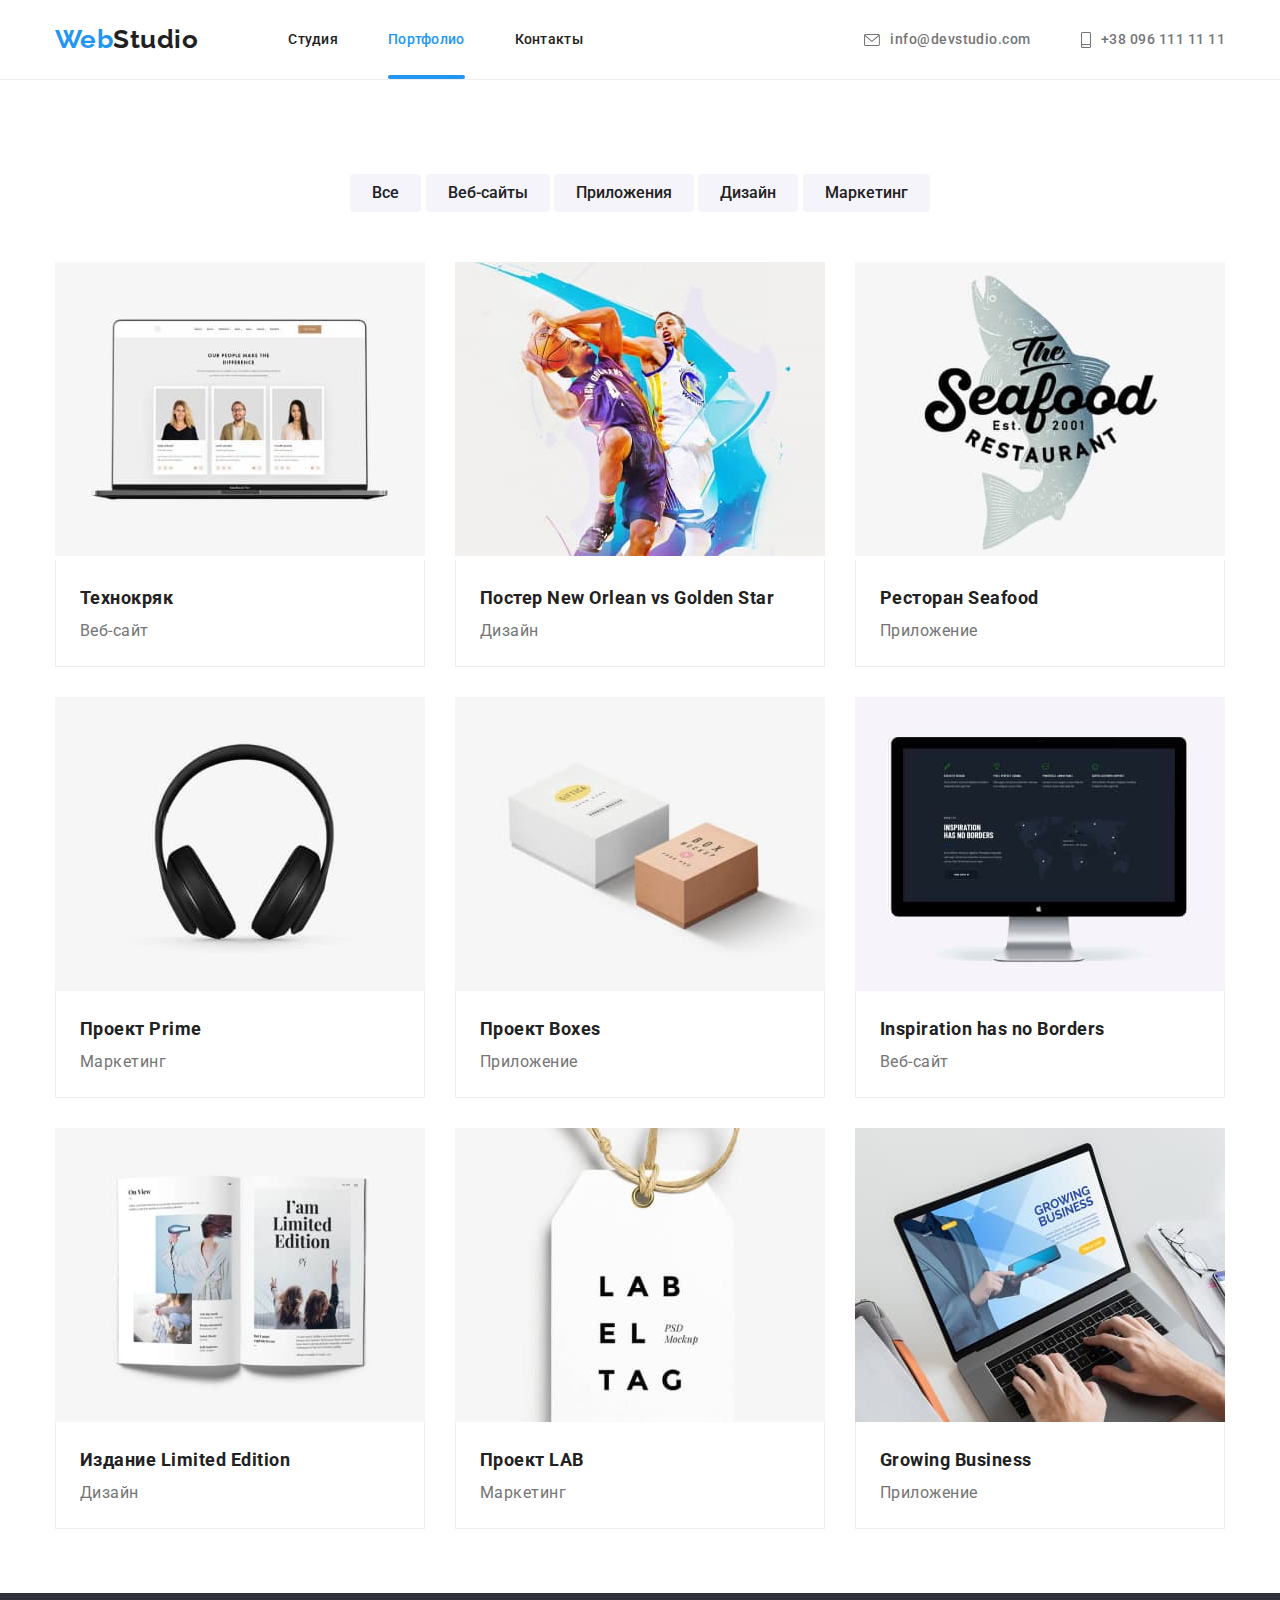
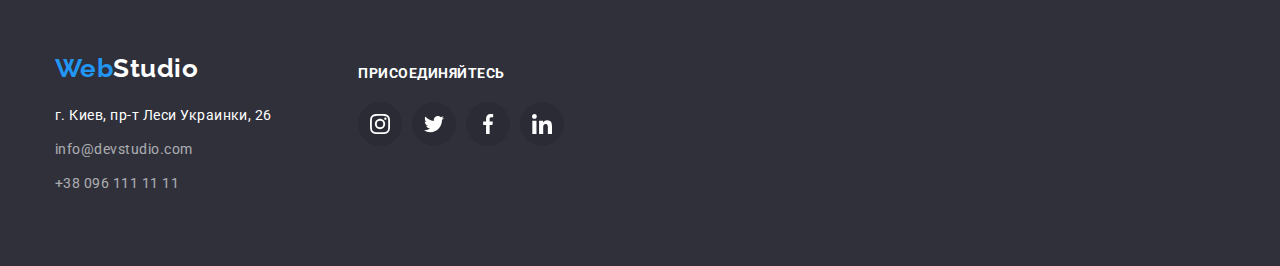
==== portfolio.html @ bab75b51 "first save" ====
<!DOCTYPE html>
<html lang="en">
  <head>
    <meta charset="UTF-8" />
    <meta http-equiv="X-UA-Compatible" content="IE=edge" />
    <meta name="viewport" content="width=device-width, initial-scale=1.0" />
    <title>WebStudio</title>
    <link
      rel="stylesheet"
      href="https://cdnjs.cloudflare.com/ajax/libs/modern-normalize/1.0.0/modern-normalize.css"
    />
    <link rel="preconnect" href="https://fonts.gstatic.com" />
    <link
      href="https://fonts.googleapis.com/css2?family=Raleway:wght@700&family=Roboto:wght@400;500;700;900&display=swap"
      rel="stylesheet"
    />
    <link rel="stylesheet" href="./css/styles.css" />
  </head>
  <body>
    <header class="header-line">
      <div class="container main-menu">
        <a class="logo" href="#"><span class="web">Web</span>Studio</a>
        <nav class="menu">
          <ul class="list">
            <li class="item"><a href="./index.html" class="link">Студия</a></li>
            <li class="item">
              <a href="./portfolio.html" class="link active">Портфолио</a>
            </li>
            <li class="item"><a href="#" class="link">Контакты</a></li>
          </ul>
        </nav>
        <div class="auth-menu">
          <ul class="list">
            <li class="item contact-icon">
              <a href="mailto:info@devstudio.com" class="contacts">
                <svg class="mail-icon">
                <use href="./img/icons.svg#mail"></use>
              </svg>
                info@devstudio.com</a
              >
            </li>
            <li class="item contact-icon">
              <a href="tel:+380961111111" class="contacts">
                <svg class="phone-icon">
                <use href="./img/icons.svg#smartphone"></use>
              </svg>
                +38 096 111 11 11</a
              >
            </li>
          </ul>
        </div>
      </div>
    </header>
    <main>
      <!--фильтр-->
      <div class="section">
        <section class="filters">
          <div class="container">
            <button type="button" class="buttons-portfolio">Все</button>
            <button type="button" class="buttons-portfolio">Веб-сайты</button>
            <button type="button" class="buttons-portfolio">Приложения</button>
            <button type="button" class="buttons-portfolio">Дизайн</button>
            <button type="button" class="buttons-portfolio">Маркетинг</button>
          </div>
        </section>
        <!--головний блок-->
        <section>
          <div class="container">
            <ul class="filters-block list">
              <li class="filters-element">
                <div class="filters-photo">
                <img src="./img/portfolio/crack.jpg" alt="crack" />
                <p class="filters-subtext">
                  Технокряк это современная площадка распространения коронавируса. Компании используют эту платформу для цифрового шпионажа и атак на защищённые сервера конкурентов.
                </p>
                </div>
                <div class="filters-content">
                  <h2 class="name-projects">Технокряк</h2>
                  <p class="categories-projects">Веб-сайт</p>
                </div>
              </li>
              <li class="filters-element">
                <div class="filters-photo">
                  <img src="./img/portfolio/poster.jpg" alt="poster" />
                  <p class="filters-subtext">
                  Технокряк это современная площадка распространения коронавируса. Компании используют эту платформу для цифрового шпионажа и атак на защищённые сервера конкурентов.
                </p>
                </div>
                <div class="filters-content">
                  <h2 class="name-projects">
                    Постер New Orlean vs Golden Star
                  </h2>
                  <p class="categories-projects">Дизайн</p>
                </div>
              </li>
              <li class="filters-element">
                <div class="filters-photo">
                <img src="./img/portfolio/restaurant.jpg" alt="restaurant" />
                  <p class="filters-subtext">
                  Технокряк это современная площадка распространения коронавируса. Компании используют эту платформу для цифрового шпионажа и атак на защищённые сервера конкурентов.
                </p>
                </div>
                <div class="filters-content">
                  <h2 class="name-projects">Ресторан Seafood</h2>
                  <p class="categories-projects">Приложение</p>
                </div>
              </li>
              <li class="filters-element">
                <img src="./img/portfolio/headphone.jpg" alt="headphone" />
                <div class="filters-content">
                  <h2 class="name-projects">Проект Prime</h2>
                  <p class="categories-projects">Маркетинг</p>
                </div>
              </li>
              <li class="filters-element">
                <img src="./img/portfolio/box.jpg" alt="box" />
                <div class="filters-content">
                  <h2 class="name-projects">Проект Boxes</h2>
                  <p class="categories-projects">Приложение</p>
                </div>
              </li>
              <li class="filters-element">
                <img src="./img/portfolio/screen.jpg" alt="screen" />
                <div class="filters-content">
                  <h2 class="name-projects">Inspiration has no Borders</h2>
                  <p class="categories-projects">Веб-сайт</p>
                </div>
              </li>
              <li class="filters-element">
                <img src="./img/portfolio/book.jpg" alt="book" />
                <div class="filters-content">
                  <h2 class="name-projects">Издание Limited Edition</h2>
                  <p class="categories-projects">Дизайн</p>
                </div>
              </li>
              <li class="filters-element">
                <img src="./img/portfolio/tag.jpg" alt="tag" />
                <div class="filters-content">
                  <h2 class="name-projects">Проект LAB</h2>
                  <p class="categories-projects">Маркетинг</p>
                </div>
              </li>
              <li class="filters-element">
                <img src="./img/portfolio/laptop.jpg" alt="laptop" />
                <div class="filters-content">
                  <h2 class="name-projects">Growing Business</h2>
                  <p class="categories-projects">Приложение</p>
                </div>
              </li>
            </ul>
          </div>
        </section>
      </div>
    </main>
     <footer class="footer">
      <div class="container">
        <div class="footer-address">
        <a class="logo" href="#"
          ><span class="web">Web</span><span class="studio">Studio</span>
        </a>
        <address class="address">
          <p>г. Киев, пр-т Леси Украинки, 26</p>
        </address>
        <ul class="list">
          <li class="item">
            <a href="mailto:info@devstudio.com" class="footer-contacts"
              >info@devstudio.com</a
            >
          </li>
          <li class="item">
            <a href="tel:+380961111111" class="footer-contacts"
              >+38 096 111 11 11</a
            >
          </li>
        </ul>
      </div>
      <div class="footer-icon">
        <h5 class="footer-subhead">Присоединяйтесь</h3>
          <ul class="list footer-network">
            <li class="footer-box">
              <a href="#" class="footer-link-icon">
            <svg class="icon-network">
              <use href="./img/icons.svg#instagram"></use>
            </svg>
          </a>
            </li>
            <li class="footer-box">
              <a href="#" class="footer-link-icon">
            <svg class="icon-network">
              <use href="./img/icons.svg#twitter"></use>
            </svg>
          </a>
            </li>
            <li class="footer-box">
              <a href="#" class="footer-link-icon">
            <svg class="icon-network">
              <use href="./img/icons.svg#facebook"></use>
            </svg>
          </a>
            </li>
            <li class="footer-box">
              <a href="#" class="footer-link-icon">
            <svg class="footer-icon-network">
              <use href="./img/icons.svg#linkedin"></use>
            </svg>
          </a>
            </li>
          </ul>
         </div>
      </div>
    </footer>
  </body>
</html>
---- css/styles.css ----
:root {
  --primary-text-color: #212121;
  --secondary-text-color: #757575;
  --third-color: #2196f3;
  --auxiliary-color: #f5f4fa;
  --background-color: #2f303a;
  --cheaf-color: #ffffff;
  --header-line: #eeeeee;
  --box-shadow: 0px 1px 3px rgba(0, 0, 0, 0.12), 0px 1px 1px rgba(0, 0, 0, 0.14),
    0px 2px 1px rgba(0, 0, 0, 0.2);
  --icons-color: #afb1b8;
}
body {
  background-color: var(--cheaf-color);
  color: var(--primary-text-color);
  font-family: Roboto, sans-serif;
  letter-spacing: 0.03em;
}
h1,
h2,
h3,
h4,
h5,
p {
  padding: 0;
  margin: 0;
}
img {
  display: block;
}
.header-line {
  border-bottom: 1px solid var(--header-line);
  padding-top: 24px;
  padding-bottom: 24px;
}
.list {
  padding: 0;
  margin: 0;
  list-style: none;
}
.container {
  padding-right: 15px;
  padding-left: 15px;
  width: 1200px;
  margin: 0 auto;

  /* outline: 2px solid red; */
}
/* heder */
.main-menu {
  display: flex;
  align-items: center;
}
.logo {
  margin-right: 90px;
  font-family: Raleway, sans-serif;
  color: var(--primary-text-color);
  font-size: 26px;
  font-weight: 700;
  line-height: 1.2;
  text-decoration: none;
}
.web {
  color: var(--third-color);
}
.menu .list,
.auth-menu .list {
  display: flex;
}
.menu .item,
.auth-menu .item:not(:last-child) {
  margin-right: 50px;
}

.auth-menu {
  margin-left: auto;
}
.menu .link {
  position: relative;
  padding-bottom: 32px;

  color: var(--primary-text-color);
  font-weight: 500;
  font-size: 14px;
  line-height: 1.14;
  letter-spacing: 0.02em;
  text-decoration: none;

  transition: color 250ms cubic-bezier(0.4, 0, 0.2, 1);
}
.menu .link:hover,
.menu .link:focus {
  color: var(--third-color);
}
.menu .active {
  color: var(--third-color);
}

.menu .active::after {
  display: block;
  position: absolute;
  bottom: 0;
  left: 0px;

  content: "";
  width: 100%;
  height: 4px;
  background-color: var(--third-color);
  border-radius: 2px;
}
.contacts {
  display: flex;
  align-items: center;
  color: var(--secondary-text-color);
  font-weight: 500;
  font-size: 14px;
  line-height: 1.14;
  letter-spacing: 0.02;
  text-decoration: none;
  transition: color 250ms cubic-bezier(0.4, 0, 0.2, 1);
}
.contacts:hover,
.contacts:focus {
  color: var(--third-color);
}
.contact-icon {
  display: flex;
  fill: var(--secondary-text-color);
}
.mail-icon {
  display: block;
  margin-right: 10px;
  width: 16px;
  height: 12px;
}
.phone-icon {
  display: block;
  margin-right: 10px;
  width: 10px;
  height: 16px;
}
.contact-icon .contacts:hover,
.contact-icon .contacts:focus {
  fill: var(--third-color);
}
/* Footer end */
/* main section */
/* Business section */
.business {
  padding-top: 200px;
  padding-bottom: 200px;
  background-color: var(--background-color);
  text-align: center;
  background-image: linear-gradient(
      rgba(47, 48, 58, 0.4),
      rgba(47, 48, 58, 0.4)
    ),
    url("../img/studio/hero.jpg");
  background-size: cover;
  max-width: 1600px;
  margin: auto;
}
.business-title {
  color: var(--cheaf-color);
  font-weight: 900;
  font-size: 44px;
  line-height: 1.36;
  text-transform: uppercase;
  padding-bottom: 30px;
}
.backdrop {
  position: fixed;
  top: 0;
  left: 0;
  width: 100%;
  height: 100%;
  background-color: rgba(0, 0, 0, 0.2);
}
.backdrop.is-hidden {
  opacity: 0;
  pointer-events: none;
}
.modal {
  position: absolute;
  top: 50%;
  left: 50%;
  transform: translate(-50%, -50%);
  min-width: 300px;
  min-height: 200px;
  background-color: var(--cheaf-color);
}
.modal-icon {
  display: block;
  width: 18px;
  height: 18px;
}
.modal-button {
  position: absolute;
  top: 0;
  left: 100%;
  transform: translateX(-100%);
  cursor: pointer;

  padding: 6px;
  border-radius: 50%;
  text-align: center;
  background-color: var(--cheaf-color);
  border-color: rgba(0, 0, 0, 0.1);
}
.button {
  padding: 10px 32px;
  color: var(--cheaf-color);
  background-color: var(--third-color);
  font-weight: 700;
  font-size: 16px;
  line-height: 1.87;
  cursor: pointer;
  border: none;
  border-radius: 4px;
}
/* Business section end */
.section {
  padding-top: 94px;
  padding-bottom: 94px;
}
.section ul {
  display: flex;
}

.section .item:not(:last-child) {
  margin-right: 30px;
}
/* Specifics */
.specifics {
  margin-bottom: -94px;
}
.specifics-block {
  display: block;
  background-color: var(--auxiliary-color);
  text-align: center;
  border-radius: 4px;
  padding: 25px 100px;
  margin-bottom: 30px;
}
.specifics-icon {
  width: 70px;
  height: 70px;
}

.specifics-title {
  padding-bottom: 10px;
  font-size: 14px;
  line-height: 1.14;
  text-transform: uppercase;
}
.specifics-subtext {
  color: var(--secondary-text-color);
  font-size: 14px;
  line-height: 1.71;
}
/* Specifics end */
/* Activity section */
.activity .link {
  margin: 0;
  padding: 0;
  text-decoration: none;
}
.activity {
}
.activity-block {
  position: relative;
}
.activity-content {
  display: block;
  position: absolute;
  bottom: 0;
  left: 0;
  width: 100%;

  background-color: rgba(47, 48, 58, 0.8);
  color: var(--cheaf-color);
  font-weight: 700;
  font-size: 14px;
  line-height: 1.14;

  text-transform: uppercase;
  text-align: center;
  padding-top: 27px;
  padding-bottom: 27px;
}

.subhead {
  font-size: 36px;
  line-height: 1.16;
  text-align: center;
  margin-bottom: 50px;
}
/* Team */
.team {
  background-color: var(--auxiliary-color);
}
.team .item {
  background-color: var(--cheaf-color);
  box-shadow: var(--box-shadow);

  border-radius: 4px;
}

.name-player {
  padding-top: 30px;
  padding-bottom: 10px;
  font-weight: 500;
  font-size: 16px;
  line-height: 1.18;
  text-align: center;
}
.profession {
  padding-bottom: 16px;

  color: var(--secondary-text-color);
  font-size: 16px;
  line-height: 1.18;
  text-align: center;
}
.team-network {
  margin-left: 32px;
  margin-right: 32px;
  margin-bottom: 30px;
  justify-content: space-between;
}
.player-network {
  display: flex;
}

.icon-network {
  width: 20px;
  height: 20px;
  margin: 12px;
}
.player-network .link-icon:hover,
.player-network .link-icon:focus {
  background-color: var(--third-color);
  fill: var(--cheaf-color);
}
.link-icon {
  display: block;
  text-decoration: none;
  width: 44px;
  height: 44px;
  border-radius: 50%;
  fill: var(--icons-color);
  transition: background-color 250ms cubic-bezier(0.4, 0, 0.2, 1),
    fill 250ms cubic-bezier(0.4, 0, 0.2, 1);
}

/* Team end */
/* Partners */
.partners {
  justify-content: space-between;
}
.partners-box {
  border: 1px solid var(--icons-color);
  border-radius: 4px;
}
.partners-icon {
  width: 106px;
  height: 60px;
}
.partners-box .partners-link-icon:hover,
.partners-box .partners-link-icon:focus {
  fill: var(--third-color);
}
.partners-link-icon {
  display: block;
  text-decoration: none;
  fill: var(--icons-color);
  padding: 14px 32px;
  transition: fill 250ms cubic-bezier(0.4, 0, 0.2, 1);
}
/* END partners */
/* footer */
.footer {
  background-color: var(--background-color);
}
.footer .container {
  display: flex;
  padding-top: 60px;
  padding-bottom: 60px;
}
.footer-adderess {
}
.footer .item {
  padding-bottom: 10px;
}
.footer-contacts {
  color: var(--cheaf-color);
  opacity: 0.6;
  font-size: 14px;
  line-height: 1.71;
  text-decoration: none;
}
.address {
  padding-top: 20px;
  padding-bottom: 10px;
  font-style: normal;
  color: var(--cheaf-color);
  font-size: 14px;
  line-height: 1.71;
  text-decoration: none;
}
.studio {
  color: var(--cheaf-color);
}
.footer-icon {
  margin-top: 12px;
  margin-left: 70px;
}
.footer-subhead {
  color: var(--cheaf-color);
  font-size: 14px;
  line-height: 1.17;
  margin-bottom: 20px;
  text-transform: uppercase;
}
.footer-network {
  display: flex;
  justify-content: space-between;
}
.footer-box {
  width: 44px;
  height: 44px;
  border-radius: 50%;
  background-color: rgba(0, 0, 0, 0.1);
  fill: var(--cheaf-color);
}
.footer-box:not(:last-child) {
  margin-right: 10px;
}
.footer-icon-network {
  width: 20px;
  height: 20px;
  margin: 12px;
}
.footer-link-icon {
  display: block;
  width: 44px;
  height: 44px;
  border-radius: 50%;
  text-decoration: none;
  fill: var(--cheaf-color);
  transition: background-color 250ms cubic-bezier(0.4, 0, 0.2, 1);
}
.footer-box .footer-link-icon:hover,
.footer-box .footer-link-icon:focus {
  background-color: var(--third-color);
}

/*  portfolio */
.filters .container {
  text-align: center;
  padding-bottom: 50px;
}

.name-projects {
  font-size: 18px;
  line-height: 2;
}
.categories-projects {
  color: var(--secondary-text-color);
  font-size: 16px;
  line-height: 1.87;
}
.buttons-portfolio {
  padding: 6px 22px;
  color: var(--primary-text-color);
  background-color: var(--auxiliary-color);
  font-weight: 500;
  font-size: 16px;
  line-height: 1.62;
  cursor: pointer;
  border: none;
  border-radius: 4px;
  transition: background-color 250ms cubic-bezier(0.4, 0, 0.2, 1),
    color 250ms cubic-bezier(0.4, 0, 0.2, 1);
}
.buttons-portfolio:hover,
.buttons-portfolio:focus {
  background-color: var(--third-color);
  color: var(--cheaf-color);
}

.filters-block {
  flex-wrap: wrap;
  flex-basis: calc(100% / 3 - 60px);
  margin-right: -30px;
}
.filters-element {
  margin-bottom: 30px;
  margin-right: 30px;
  transition: box-shadow 250ms cubic-bezier(0.4, 0, 0.2, 1);
}

.filters-photo {
  position: relative;
  display: inline-block;
  overflow: hidden;
}

.filters-subtext {
  position: absolute;
  content: "";
  top: 0;
  left: 0;
  width: 100%;
  height: 100%;

  color: var(--cheaf-color);
  background-color: var(--third-color);
  font-size: 18px;
  line-height: 1.55;
  padding: 63px 24px;
  transform: translateY(100%);
  transition: transform 250ms cubic-bezier(0.4, 0, 0.2, 1);
  opacity: 0;
}

.filters-element:hover .filters-subtext,
.filters-element:focus .filters-subtext {
  opacity: 0.9;
  transform: translateY(0);
}

.filters-element:hover,
.filters-element:focus {
  box-shadow: 0px 1px 1px rgba(0, 0, 0, 0.12), 0px 4px 4px rgba(0, 0, 0, 0.06),
    1px 4px 6px rgba(0, 0, 0, 0.16);
}

.filters-element:nth-last-child(-n + 3) {
  margin-bottom: -30px;
}

.filters-content {
  padding: 20px 24px;
  border-right: 1px solid var(--header-line);
  border-bottom: 1px solid var(--header-line);
  border-left: 1px solid var(--header-line);
}
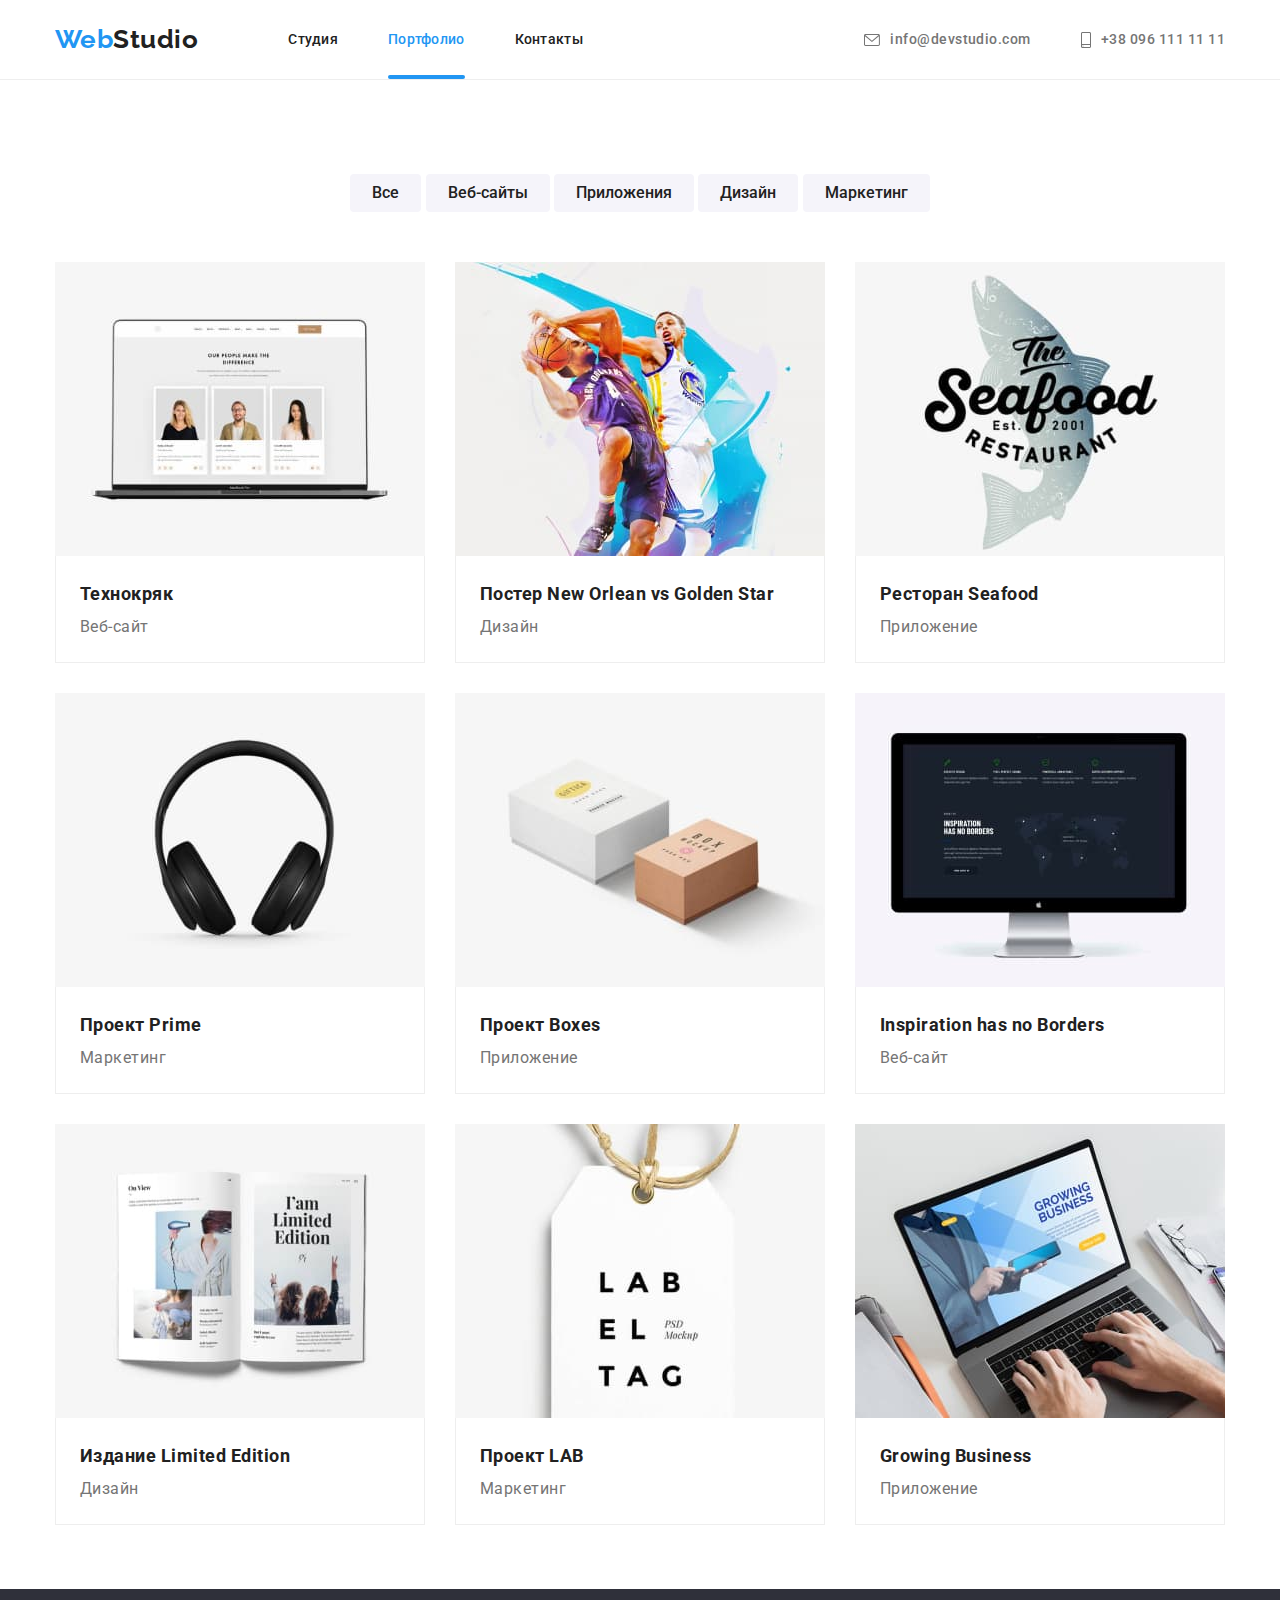
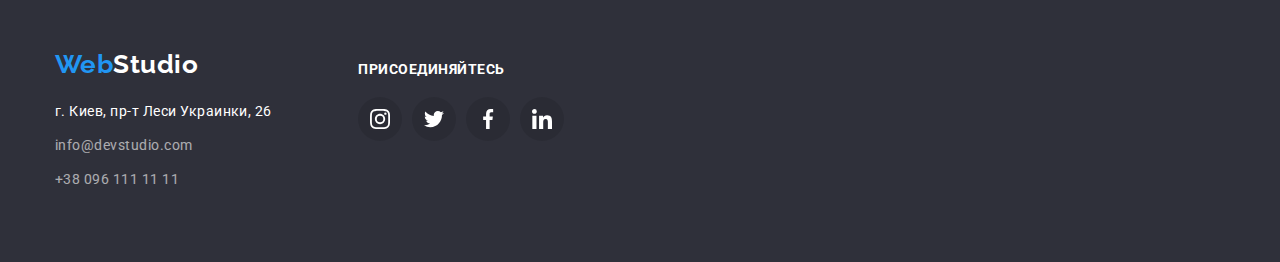
==== commit eaa29f08: "second save" ====
--- a/portfolio.html
+++ b/portfolio.html
@@ -68,6 +68,7 @@
           <div class="container">
             <ul class="filters-block list">
               <li class="filters-element">
+                <a href="#" class="filters-link">
                 <div class="filters-photo">
                 <img src="./img/portfolio/crack.jpg" alt="crack" />
                 <p class="filters-subtext">
@@ -77,9 +78,10 @@
                 <div class="filters-content">
                   <h2 class="name-projects">Технокряк</h2>
                   <p class="categories-projects">Веб-сайт</p>
-                </div>
-              </li>
-              <li class="filters-element">
+                </div></a>
+              </li>
+              <li class="filters-element">
+                <a href="#" class="filters-link">
                 <div class="filters-photo">
                   <img src="./img/portfolio/poster.jpg" alt="poster" />
                   <p class="filters-subtext">
@@ -91,9 +93,10 @@
                     Постер New Orlean vs Golden Star
                   </h2>
                   <p class="categories-projects">Дизайн</p>
-                </div>
-              </li>
-              <li class="filters-element">
+                </div></a>
+              </li>
+              <li class="filters-element">
+                <a href="#" class="filters-link">
                 <div class="filters-photo">
                 <img src="./img/portfolio/restaurant.jpg" alt="restaurant" />
                   <p class="filters-subtext">
@@ -103,49 +106,81 @@
                 <div class="filters-content">
                   <h2 class="name-projects">Ресторан Seafood</h2>
                   <p class="categories-projects">Приложение</p>
-                </div>
-              </li>
-              <li class="filters-element">
+                </div></a>
+              </li>
+              <li class="filters-element">
+                <a href="#" class="filters-link">
+                <div class="filters-photo">
                 <img src="./img/portfolio/headphone.jpg" alt="headphone" />
+                <p class="filters-subtext">
+                  Технокряк это современная площадка распространения коронавируса. Компании используют эту платформу для цифрового шпионажа и атак на защищённые сервера конкурентов.
+                </p>
+                </div>
                 <div class="filters-content">
                   <h2 class="name-projects">Проект Prime</h2>
                   <p class="categories-projects">Маркетинг</p>
-                </div>
-              </li>
-              <li class="filters-element">
+                </div></a>
+              </li>
+              <li class="filters-element">
+                <a href="#" class="filters-link">
+                <div class="filters-photo">
                 <img src="./img/portfolio/box.jpg" alt="box" />
+                <p class="filters-subtext">
+                  Технокряк это современная площадка распространения коронавируса. Компании используют эту платформу для цифрового шпионажа и атак на защищённые сервера конкурентов.
+                </p>
+              </div>
                 <div class="filters-content">
                   <h2 class="name-projects">Проект Boxes</h2>
                   <p class="categories-projects">Приложение</p>
-                </div>
-              </li>
-              <li class="filters-element">
+                </div></a>
+              </li>
+              <li class="filters-element">
+                <a href="#" class="filters-link">
+                <div class="filters-photo">
                 <img src="./img/portfolio/screen.jpg" alt="screen" />
+                <p class="filters-subtext">
+                  Технокряк это современная площадка распространения коронавируса. Компании используют эту платформу для цифрового шпионажа и атак на защищённые сервера конкурентов.
+                </p></div>
                 <div class="filters-content">
                   <h2 class="name-projects">Inspiration has no Borders</h2>
                   <p class="categories-projects">Веб-сайт</p>
-                </div>
-              </li>
-              <li class="filters-element">
+                </div></a>
+              </li>
+              <li class="filters-element">
+                <a href="#" class="filters-link">
+                <div class="filters-photo">
                 <img src="./img/portfolio/book.jpg" alt="book" />
+                <p class="filters-subtext">
+                  Технокряк это современная площадка распространения коронавируса. Компании используют эту платформу для цифрового шпионажа и атак на защищённые сервера конкурентов.
+                </p></div>
                 <div class="filters-content">
                   <h2 class="name-projects">Издание Limited Edition</h2>
                   <p class="categories-projects">Дизайн</p>
-                </div>
-              </li>
-              <li class="filters-element">
+                </div></a>
+              </li>
+              <li class="filters-element">
+                <a href="#" class="filters-link">
+                <div class="filters-photo">
                 <img src="./img/portfolio/tag.jpg" alt="tag" />
+                <p class="filters-subtext">
+                  Технокряк это современная площадка распространения коронавируса. Компании используют эту платформу для цифрового шпионажа и атак на защищённые сервера конкурентов.
+                </p></div>
                 <div class="filters-content">
                   <h2 class="name-projects">Проект LAB</h2>
                   <p class="categories-projects">Маркетинг</p>
-                </div>
-              </li>
-              <li class="filters-element">
+                </div></a>
+              </li>
+              <li class="filters-element">
+                <a href="#" class="filters-link">
+                <div class="filters-photo">
                 <img src="./img/portfolio/laptop.jpg" alt="laptop" />
+                <p class="filters-subtext">
+                  Технокряк это современная площадка распространения коронавируса. Компании используют эту платформу для цифрового шпионажа и атак на защищённые сервера конкурентов.
+                </p></div>
                 <div class="filters-content">
                   <h2 class="name-projects">Growing Business</h2>
                   <p class="categories-projects">Приложение</p>
-                </div>
+                </div></a>
               </li>
             </ul>
           </div>
--- a/css/styles.css
+++ b/css/styles.css
@@ -33,6 +33,7 @@
   padding-top: 24px;
   padding-bottom: 24px;
 }
+
 .list {
   padding: 0;
   margin: 0;
@@ -168,45 +169,7 @@
   text-transform: uppercase;
   padding-bottom: 30px;
 }
-.backdrop {
-  position: fixed;
-  top: 0;
-  left: 0;
-  width: 100%;
-  height: 100%;
-  background-color: rgba(0, 0, 0, 0.2);
-}
-.backdrop.is-hidden {
-  opacity: 0;
-  pointer-events: none;
-}
-.modal {
-  position: absolute;
-  top: 50%;
-  left: 50%;
-  transform: translate(-50%, -50%);
-  min-width: 300px;
-  min-height: 200px;
-  background-color: var(--cheaf-color);
-}
-.modal-icon {
-  display: block;
-  width: 18px;
-  height: 18px;
-}
-.modal-button {
-  position: absolute;
-  top: 0;
-  left: 100%;
-  transform: translateX(-100%);
-  cursor: pointer;
-
-  padding: 6px;
-  border-radius: 50%;
-  text-align: center;
-  background-color: var(--cheaf-color);
-  border-color: rgba(0, 0, 0, 0.1);
-}
+
 .button {
   padding: 10px 32px;
   color: var(--cheaf-color);
@@ -502,7 +465,6 @@
 
 .filters-photo {
   position: relative;
-  display: inline-block;
   overflow: hidden;
 }
 
@@ -521,11 +483,15 @@
   padding: 63px 24px;
   transform: translateY(100%);
   transition: transform 250ms cubic-bezier(0.4, 0, 0.2, 1);
-  opacity: 0;
-}
-
-.filters-element:hover .filters-subtext,
-.filters-element:focus .filters-subtext {
+  overflow: auto;
+}
+.filters-link {
+  text-decoration: none;
+  color: var(--primary-text-color);
+}
+
+.filters-link:hover .filters-subtext,
+.filters-link:focus .filters-subtext {
   opacity: 0.9;
   transform: translateY(0);
 }
@@ -546,3 +512,48 @@
   border-bottom: 1px solid var(--header-line);
   border-left: 1px solid var(--header-line);
 }
+/* Modal window */
+.backdrop {
+  position: fixed;
+  top: 0;
+  left: 0;
+  width: 100%;
+  height: 100%;
+  z-index: 30;
+  background-color: rgba(0, 0, 0, 0.2);
+  transition: opacity 500ms cubic-bezier(0.4, 0, 0.2, 1),
+    visibility 500ms cubic-bezier(0.4, 0, 0.2, 1);
+}
+.backdrop.is-hidden {
+  opacity: 0;
+  visibility: hidden;
+  pointer-events: none;
+}
+.modal {
+  position: absolute;
+  top: 50%;
+  left: 50%;
+  transform: translate(-50%, -50%);
+  min-width: 300px;
+  min-height: 200px;
+  background-color: var(--cheaf-color);
+  border-radius: 4px;
+}
+.modal-icon {
+  display: block;
+  width: 18px;
+  height: 18px;
+}
+.modal-button {
+  position: absolute;
+  top: 8px;
+  right: 8px;
+  cursor: pointer;
+
+  padding: 6px;
+  border-radius: 50%;
+  text-align: center;
+  background-color: var(--cheaf-color);
+  border-color: rgba(0, 0, 0, 0.1);
+}
+/* End Modal window */
